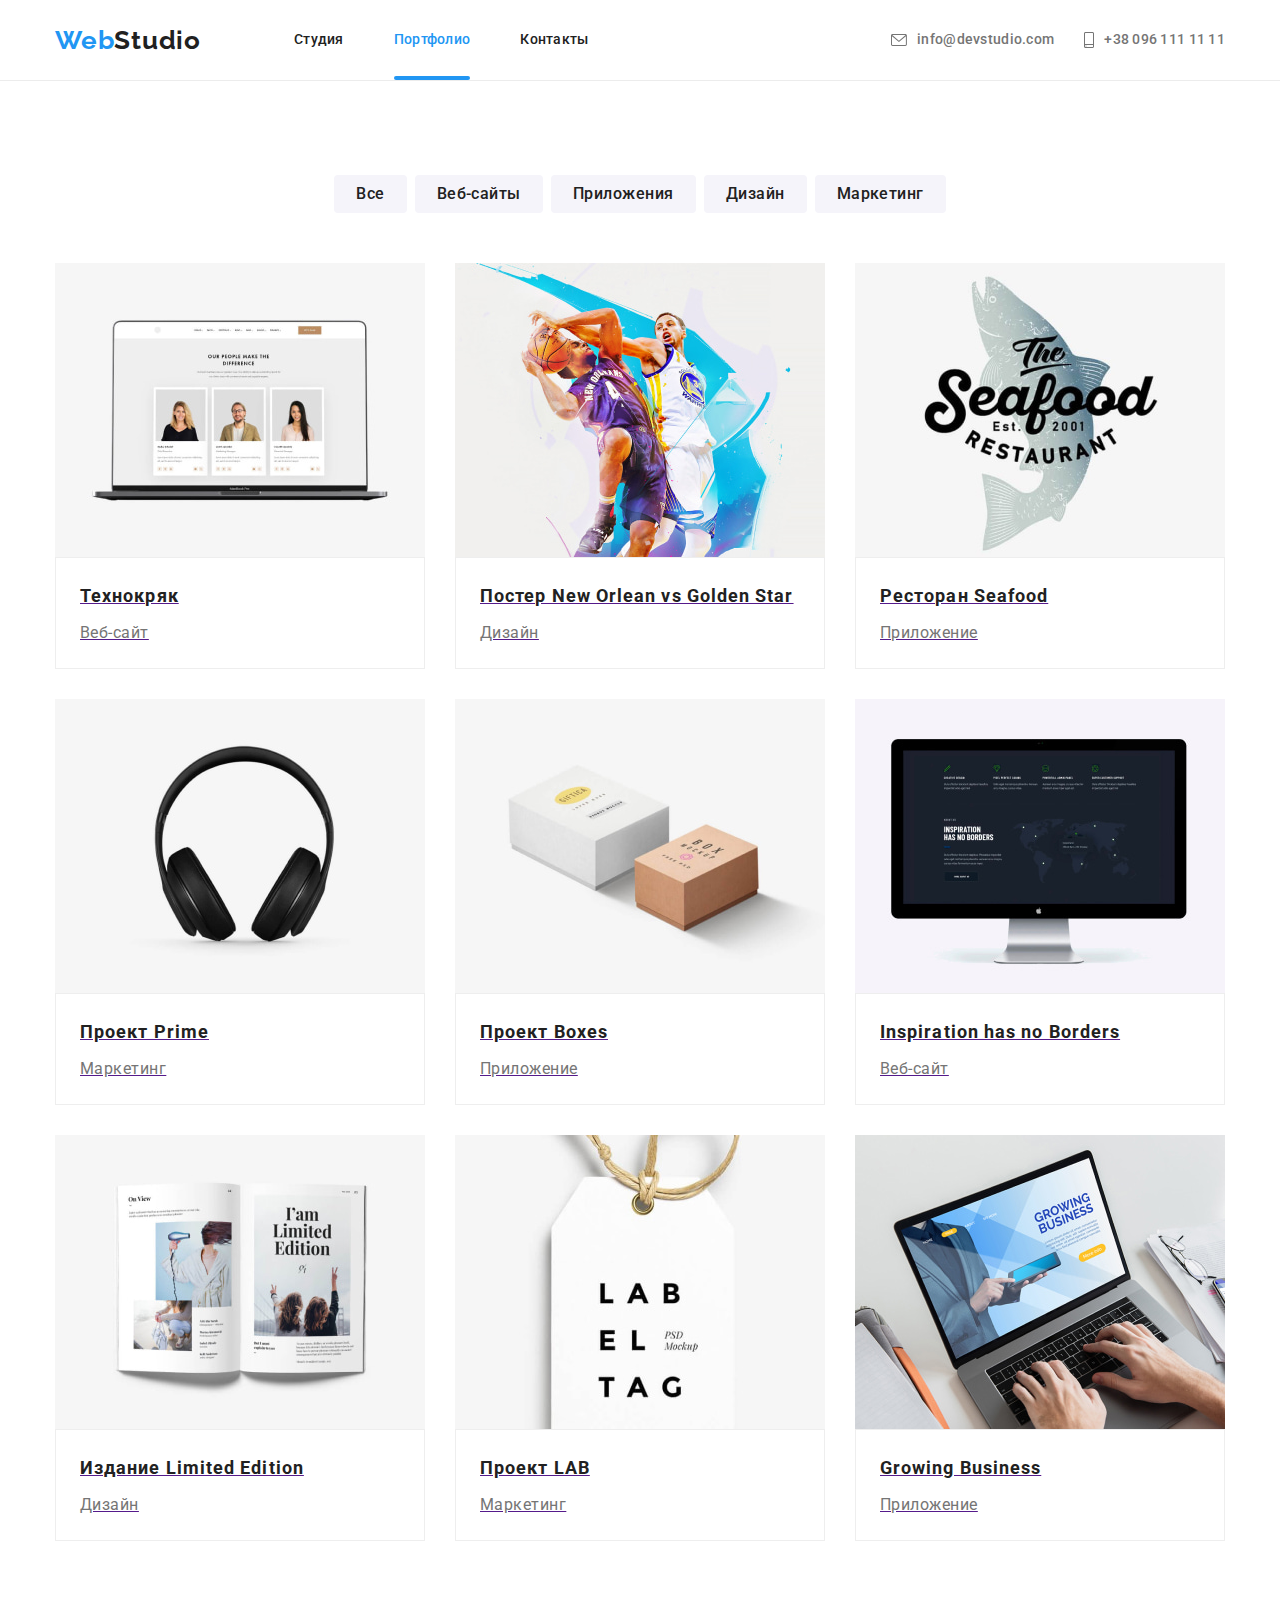
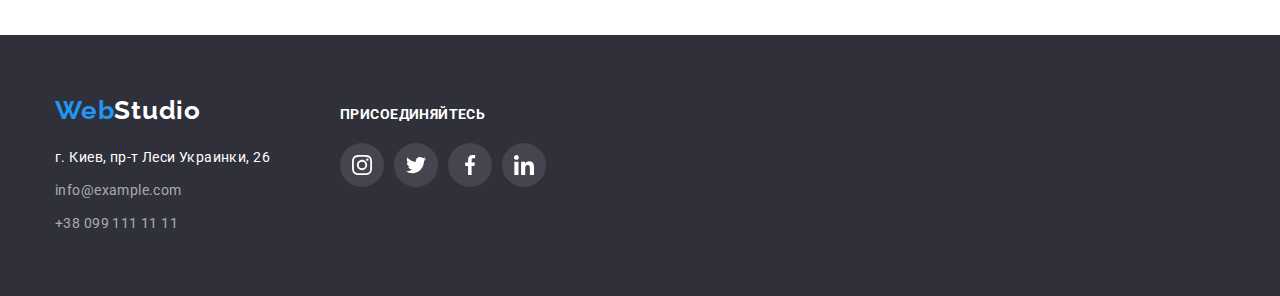
==== portfolio.html @ af5ff61d "Initial commit" ====
<!DOCTYPE html>
<html lang="ru">
<head>
    <meta charset="UTF-8">
    <meta http-equiv="X-UA-Compatible" content="IE=edge">
    <meta name="viewport" content="width=device-width, initial-scale=1.0">    
    <title>Portfolio</title>
    <link rel="preconnect" href="https://fonts.googleapis.com">
    <link rel="preconnect" href="https://fonts.gstatic.com" crossorigin>
    <link href="https://fonts.googleapis.com/css2?family=Raleway:wght@700&family=Roboto:wght@400;500;700;900&display=swap" rel="stylesheet">
    <link rel="stylesheet" href="https://cdnjs.cloudflare.com/ajax/libs/modern-normalize/1.1.0/modern-normalize.min.css">
    <link rel="stylesheet" href="./css/styles.css">
</head>

<body>    
    <!--HEADER  -->
    <header class="header">
        <div class="container">    
            <a class="logo-web-hdr" href="">Web<span class="logo-studio-hdr">Studio</span></a>    
            <nav class="hdr-nav">
                <ul class="hdr-nav-list">
                    <li class="hdr-list-items">
                        <a class="hdr-nav-item" href="./index.html">Студия</a>
                    </li>
                    <li class="hdr-list-items">
                        <a class="hdr-nav-item current" href="./portfolio.html">Портфолио</a>
                    </li>
                    <li class="hdr-list-items">
                        <a class="hdr-nav-item" href="">Контакты</a>
                    </li>
                </ul>
            </nav>
    
            <div class="hdr-contact">
                <ul class="hdr-contact-list">
                    <li class="hdr-contact-item">
                        <a class="hdr-item-link" href="mailto:info@devstudio.com">
                            <svg class="hdr-icon" width="16" height="12">
                                <use href="./images/icons.svg/header/assy.svg#icon-envelope"></use>
                            </svg>
                            info@devstudio.com
                        </a>
                    </li>
                    <li class="hdr-contact-item">
                        <a class="hdr-item-link" href="tel:+380961111111">
                            <svg class="hdr-icon" width="10" height="16">
                                <use href="./images/icons.svg/header/assy.svg#icon-smartphone"></use>
                            </svg>
                            +38 096 111 11 11
                        </a>
                    </li>
                </ul>
            </div>
        </div>
    </header>
    
    <main>
        <!-- главная секция -->
        <section class="portfolio section">
            <div class="container">
                <h1 class="portfolio-title visually-hidden">Портфолио</h1>
                <ul class="portfolio-buttons-list">
                    <li 
                    class="prtfl-list-botton"><button class="prtfl-button-item" type="button">Все</button>
                    </li>
                    <li 
                    class="prtfl-list-botton"><button class="prtfl-button-item" type="button">Веб-сайты</button>
                    </li>
                    <li 
                    class="prtfl-list-botton"><button class="prtfl-button-item" type="button">Приложения</button>
                    </li>
                    <li 
                    class="prtfl-list-botton"><button class="prtfl-button-item" type="button">Дизайн</button>
                    </li>
                    <li 
                    class="prtfl-list-botton"><button class="prtfl-button-item" type="button">Маркетинг</button>
                    </li>
                </ul>
                <ul class="portfolio-list">                    
                    <li class="portfolio-items">
                        <a class="prtfl-item-link" href="">
                            <div class="prtfl-img-overlay">
                                <img class="prtfl-item-img" src="./images/portfolio/Технокряк.jpg" alt="Технокряк" width="370" height="294">
                                <p class="prtfl-overlay">Ресурс предлагает комплексные предложения с разным уровнем функционала и сервисов. Все это позволит посетителю получить
                            исчерпывающие сведения о компании или частном лице.</p>
                            </div>
                            <div class="prtfl-subitem">
                                <h2 class="prtfl-item-title">Технокряк</h2>
                                <p class="prtfl-item-text">Веб-сайт</p>
                            </div> 
                        </a>
                    </li>
                    <li class="portfolio-items">
                        <a class="prtfl-item-link" href="">
                            <div class="prtfl-img-overlay">
                                <img class="prtfl-item-img" src="./images/portfolio/Постер-New-Orlean-vs-Golden-Star.jpg" alt="New-Orlean-vs-Golden-Star" width="370" height="294">
                                <p class="prtfl-overlay">Ресурс предлагает комплексные предложения с разным уровнем функционала и сервисов. Все это позволит посетителю получить
                                исчерпывающие сведения о компании или частном лице.</p>
                            </div>
                            <div class="prtfl-subitem">
                                <h2 class="prtfl-item-title">Постер New Orlean vs Golden Star</h2>
                                <p class="prtfl-item-text">Дизайн</p>
                            </div>
                        </a>    
                    </li>
                    <li class="portfolio-items">
                        <a class="prtfl-item-link" href="">
                            <div class="prtfl-img-overlay">
                                <img class="prtfl-item-img" src="./images/portfolio/Ресторан-Seafood.jpg" alt="Ресторан-Seafood" width="370" height="294">
                                <p class="prtfl-overlay">Ресурс предлагает комплексные предложения с разным уровнем функционала и сервисов. Все это позволит посетителю получить
                                исчерпывающие сведения о компании или частном лице.</p>
                            </div>
                            <div class="prtfl-subitem">
                                <h2 class="prtfl-item-title">Ресторан Seafood</h2>
                                <p class="prtfl-item-text">Приложение</p>
                            </div>
                        </a>
                    </li>
                    <li class="portfolio-items">
                        <a class="prtfl-item-link" href="">
                            <div class="prtfl-img-overlay">
                                <img class="prtfl-item-img" src="./images/portfolio/Проект-Prime.jpg" alt="Проект-Prime" width="370" height="294">
                                <p class="prtfl-overlay">Ресурс предлагает комплексные предложения с разным уровнем функционала и сервисов. Все это позволит посетителю получить
                                исчерпывающие сведения о компании или частном лице.</p>
                            </div>
                            <div class="prtfl-subitem">
                                <h2 class="prtfl-item-title">Проект Prime</h2>
                                <p class="prtfl-item-text">Маркетинг</p>
                            </div>
                        </a>
                    </li>
                    <li class="portfolio-items">
                        <a class="prtfl-item-link" href="">
                            <div class="prtfl-img-overlay">
                                <img class="prtfl-item-img" src="./images/portfolio/Проект-Boxes.jpg" alt="Проект-Boxes" width="370" height="294">
                                <p class="prtfl-overlay">Ресурс предлагает комплексные предложения с разным уровнем функционала и сервисов. Все это позволит посетителю получить
                                исчерпывающие сведения о компании или частном лице.</p>
                            </div>
                            <div class="prtfl-subitem">
                                <h2 class="prtfl-item-title">Проект Boxes</h2>
                                <p class="prtfl-item-text">Приложение</p>
                            </div>
                        </a>
                    </li>
                    <li class="portfolio-items">
                        <a class="prtfl-item-link" href="">
                            <div class="prtfl-img-overlay">
                                <img class="prtfl-item-img" src="./images/portfolio/Inspiration-has-no-Borders.jpg" alt="Inspiration-has-no-Borders" width="370" height="294">
                                <p class="prtfl-overlay" >Ресурс предлагает комплексные предложения с разным уровнем функционала и сервисов. Все это позволит посетителю получить
                                исчерпывающие сведения о компании или частном лице.</p>
                            </div>
                            <div class="prtfl-subitem">
                                <h2 class="prtfl-item-title">Inspiration has no Borders</h2>
                                <p class="prtfl-item-text">Веб-сайт</p>
                            </div>
                        </a>
                    </li>
                    <li class="portfolio-items">
                        <a class="prtfl-item-link" href="">
                            <div class="prtfl-img-overlay">
                                <img class="prtfl-item-img" src="./images/portfolio/Издание-Limited-Edition.jpg" alt="Издание-Limited-Edition" width="370" height="294">
                                <p class="prtfl-overlay">Ресурс предлагает комплексные предложения с разным уровнем функционала и сервисов. Все это позволит посетителю получить
                                исчерпывающие сведения о компании или частном лице.</p>
                            </div>
                            <div class="prtfl-subitem">
                                <h2 class="prtfl-item-title">Издание Limited Edition</h2>
                                <p class="prtfl-item-text">Дизайн</p>
                            </div>
                        </a>
                    </li>
                    <li class="portfolio-items">
                        <a class="prtfl-item-link" href="">
                            <div class="prtfl-img-overlay">
                                <img class="prtfl-item-img" src="./images/portfolio/Проект-LAB.jpg" alt="Проект-LAB" width="370" height="294">
                                <p class="prtfl-overlay">Ресурс предлагает комплексные предложения с разным уровнем функционала и сервисов. Все это позволит посетителю получить
                                исчерпывающие сведения о компании или частном лице.</p>
                            </div>
                            <div class="prtfl-subitem">
                                <h2 class="prtfl-item-title">Проект LAB</h2>
                                <p class="prtfl-item-text">Маркетинг</p>
                            </div>
                        </a>
                    </li>
                    <li class="portfolio-items">
                        <a class="prtfl-item-link" href="">
                            <div class="prtfl-img-overlay">
                                <img class="prtfl-item-img" src="./images/portfolio/Growing-Business.jpg" alt="Growing-Business" width="370" height="294">
                                <p class="prtfl-overlay">Ресурс предлагает комплексные предложения с разным уровнем функционала и сервисов. Все это позволит посетителю получить
                                исчерпывающие сведения о компании или частном лице.</p>
                            </div>
                            <div class="prtfl-subitem">
                                <h2 class="prtfl-item-title">Growing Business</h2>
                                <p class="prtfl-item-text">Приложение</p>
                            </div>
                        </a>
                    </li>
                </ul>
            </div>    
        </section>   
    </main>

    <!-- FOOTER -->
    <footer class="footer">
        <div class="container">
            <address class="footer-address">
                <a class="logo-web-ftr" href="">Web<span class="logo-studio-ftr">Studio</span></a>
                <ul class="ftr-address-links">
                    <li class="ftr-address-item">
                        <a class="ftr-item-map" href="https://goo.gl/maps/c1n4icCPhH8XGdS66" target="_blank"
                            rel="noreferrer   noopener">г. Киев, пр-т Леси Украинки, 26</a>
                    </li>
                    <li class="ftr-address-item">
                        <a class="ftr-item-contact" href="maito:info@example.com">info@example.com</a>
                    </li>
                    <li class="ftr-address-item">
                        <a class="ftr-item-contact" href="tel:+380991111111">+38 099 111 11 11</a>
                    </li>
                </ul>
            </address>
            <div class="footer-join">
                <h3 class="ftr-join-title">присоединяйтесь</h3>
                <ul class="ftr-join-list">
                    <li class="ftr-list-item">
                        <a class="ftr-item-link" href="">
                            <svg class="ftr-link-icon" width="20" height="20">
                                <use href="./images/icons.svg/social-links/assy.svg#icon-instagram"></use>
                            </svg>
                        </a>
                    </li>
                    <li class="ftr-list-item">
                        <a class="ftr-item-link" href="">
                            <svg class="ftr-link-icon" width="20" height="20">
                                <use href="./images/icons.svg/social-links/assy.svg#icon-twitter"></use>
                            </svg>
                        </a>
                    </li>
                    <li class="ftr-list-item">
                        <a class="ftr-item-link" href="">
                            <svg class="ftr-link-icon" width="20" height="20">
                                <use href="./images/icons.svg/social-links/assy.svg#icon-facebook"></use>
                            </svg>
                        </a>
                    </li>
                    <li class="ftr-list-item">
                        <a class="ftr-item-link" href="">
                            <svg class="ftr-link-icon" width="20" height="20">
                                <use href="./images/icons.svg/social-links/assy.svg#icon-linkedin"></use>
                            </svg>
                        </a>
                    </li>
                </ul>
            </div>
        </div>
    </footer>
</body>
</html>
---- css/styles.css ----
:root {
  --main-background-color: #e5e5e5;
  --main-black-color: #212121;
  --main-white-color: #ffffff;
  --text-color: #757575;
  --logo-hover-color: #2196f3;
  --transition-origin: 250ms cubic-bezier(0.4, 0, 0.2, 1);
}

body {
  font-family: Roboto, sans-serif;
}
h1,
h2,
h3,
h4,
h5,
h6,
p,
ul {
  margin-top: 0;
  margin-bottom: 0;
  padding-left: 0;
}
img {
  display: block;
  max-width: 100%;
  height: auto;
}
.container {
  width: 1200px;
  padding-left: 15px;
  padding-right: 15px;
  margin-left: auto;
  margin-right: auto;
}
.section {
  padding: 94px 0;
}
.visually-hidden {
  position: absolute;
  clip: rect(0 0 0 0);
  width: 1px;
  height: 1px;
  margin: -1px;
}

/* HEADER */
.header {
  border-bottom: 1px solid #ececec;
}
.header .container {
  display: flex;
  align-items: center;  
}

/* логотип */

.logo-web-hdr {
  display: block;
  margin-right: 93px;
  padding: 24px 0;
}
.logo-web-hdr,
.logo-studio-hdr {
  font-family: Raleway, sans-serif;
  font-weight: 700;
  font-size: 26px;
  line-height: 1.19;
  letter-spacing: 0.03em;
  color: var(--logo-hover-color);
  text-decoration: none;
}
.logo-studio-hdr {
  color: var(--main-black-color);
}
.logo-studio-ftr {
  color: var(--main-white-color);
}
/* навигация */

.hdr-nav-list {
  display: flex;
  align-items: center;
  list-style: none;
}
.hdr-list-items {
  position: relative;
  margin-right: 50px;
}
.hdr-list-items:last-child {
  margin-right: 0;
}
/* можно сделать одну запись, вместо двух, которые сверху:
.nav-list .items:not(:last-child) {
  margin-right: 50px;
}*/
.hdr-nav-item {
  display: block;
  padding: 32px 0;

  transition: color var(--transition-origin);

  font-weight: 500;
  font-size: 14px;
  line-height: 1.14;
  letter-spacing: 0.02em;
  color: var(--main-black-color);
  text-decoration: none;
}

.hdr-nav-item:hover,
.hdr-nav-item:focus {
  color: var(--logo-hover-color);
}
.current {
  color: var(--logo-hover-color);
}
.current::after {
  content: '';
  display: block;
  position: absolute;
  bottom: 0;
  left: 0;
  width: 100%;
  height: 4px;
  border-radius: 2px;
  background-color: var(--logo-hover-color);
}
/* контакты */

.hdr-contact {
  margin-left: auto;
}
.hdr-contact-list {
  display: flex;
  align-items: center;
  list-style: none;
}
.hdr-contact-item:not(:last-child) {
  margin-right: 30px;
}
.hdr-item-link {
  display: flex;
  align-items: center;
  padding: 32px 0;

  font-weight: 500;
  font-size: 14px;
  line-height: 1.14;
  letter-spacing: 0.02em;
  color: var(--text-color);
  text-decoration: none;

  transition: color var(--transition-origin);
}
.hdr-item-link:hover,
.hdr-item-link:focus {
  color: var(--logo-hover-color);
}
.hdr-icon {
  margin-right: 10px;
  fill: currentColor;
}

/* MAIN */

/*страница СТУДИЯ */

/* секция HERO */

.hero {
  max-width: 1600px;
  margin-left: auto;
  margin-right: auto;
  padding-top: 200px;
  padding-bottom: 200px;
  text-align: center;

  background-color: #c4c4c4;
  background-image: linear-gradient(to bottom, rgba(47, 48, 58, 0.4), rgba(47, 48, 58, 0.4)),
    url(../images/hero/img.jpg);
  background-position: center;
  background-size: cover;
  background-repeat: no-repeat;
}

.hero-title {
  margin-bottom: 30px;

  font-weight: 900;
  font-size: 44px;
  line-height: 1.36;
  text-align: center;
  letter-spacing: 0.06em;
  text-transform: uppercase;
  color: var(--main-white-color);
}
.hero-button {
  padding: 10px 32px;
  min-width: 200px;

  font-weight: 700;
  font-size: 16px;
  line-height: 1.87;
  letter-spacing: 0.06em;
  background-color: var(--logo-hover-color);
  color: var(--main-white-color);
  cursor: pointer;
  border-radius: 4px;
}

/* секция Наши Преимущества */

.best-list {
  display: flex;
  justify-content: center;

  list-style: none;
}
.best-list-item {
  width: 270px;
}
.best-list-item:not(:last-child) {
  margin-right: 30px;
}
.best-item-icon {
  display: flex;
  justify-content: center;
  align-items: center;
  margin-bottom: 30px;
  width: 270px;
  height: 120px;

  background-color: #f5f4fa;
  border-radius: 4px;
}
.best-icon {
  display: block;
}

.best-item-title {
  margin-bottom: 10px;

  font-weight: 700;
  font-size: 14px;
  line-height: 1.14;
  letter-spacing: 0.03em;
  text-transform: uppercase;
  color: var(--main-black-color);
}
.best-item-text {
  font-weight: 400;
  font-size: 14px;
  line-height: 1.71;
  letter-spacing: 0.03em;
  color: var(--text-color);
}
/* секция Чем Мы Занимаемся */

.services {
  padding-top: 0;
}
.sevices-title,
.team-title {
  margin-bottom: 50px;

  font-weight: 700;
  font-size: 36px;
  line-height: 1.17;
  text-align: center;
  letter-spacing: 0.03em;
  color: var(--main-black-color);
}
.services-list {
  display: flex;

  list-style: none;
}
.srvcs-list-item:not(:last-child) {
  margin-right: 30px;
}
.srvcs-list-subitem {
  position: relative;
}
.srvcs-subitem-title {
  display: flex;
  justify-content: center;
  align-items: center;
  position: absolute;
  bottom: 0;
  left: 0;
  width: 100%;
  height: 70px;  
  background-color: rgba(47, 48, 58, 0.8);

  font-weight: 700;
  font-size: 14px;
  line-height: 1.14; 
  letter-spacing: 0.03em;
  text-transform: uppercase;
  color: var(--main-white-color);
}

/* секция Наша Команда */

.team {
  background-color: #f5f4fa;
}
.team-list {
  display: flex;

  list-style: none;
}
.team-list-item {
  background: var(--main-white-color);
  box-shadow: 0px 1px 3px rgba(0, 0, 0, 0.12), 0px 1px 1px rgba(0, 0, 0, 0.14),
    0px 2px 1px rgba(0, 0, 0, 0.2);
  border-radius: 0px 0px 4px 4px;
}
.team-list-item:not(:last-child) {
  margin-right: 30px;
}
.team-subitem {
  padding-top: 30px;
  padding-bottom: 30px;
}
.team-item-title {
  margin-bottom: 10px;
  font-weight: 500;
  font-size: 16px;
  line-height: 1.19;
  text-align: center;
  letter-spacing: 0.03em;
  color: var(--main-black-color);
}

.team-item-text {
  font-weight: 400;
  font-size: 16px;
  line-height: 1.19;
  text-align: center;
  letter-spacing: 0.03em;
  color: var(--text-color);
}
.team-list-icon {
  display: flex;
  list-style: none;
  align-items: center;
  justify-content: center;
  margin-top: 16px;
}
.team-item-icon:not(:last-child) {
  margin-right: 10px;
}
.team-social-links {
  display: flex;
  justify-content: center;
  align-items: center;
  background-color: var(--main-white-color);
  border-radius: 50%;
  width: 44px;
  height: 44px;
  
  transition: background-color var(--transition-origin)
}
.team-social-links:hover,
.team-social-links:focus {
  background-color: var(--logo-hover-color);
}
.team-link-icon {
  fill: #afb1b8;
  transition: fill var(--transition-origin);
}
.team-social-links:hover .team-link-icon,
.team-social-links:focus .team-link-icon {
  fill: var(--main-white-color);
}

/* секция Постоянные клиенты */

.customer-title {
  font-weight: 700;
  font-size: 36px;
  line-height: 1.17;
  text-align: center;
  letter-spacing: 0.03em;

  color: var(--main-black-color);
}
.customer-list {
  display: flex;
  align-items: center;
  justify-content: center;
  margin-top: 50px;
  list-style: none;
}
.customer-list-item:not(:last-child) {
  margin-right: 30px;
}

.customer-item-link {
  display: flex;
  align-items: center;
  justify-content: center;

  width: 170px;
  height: 92px;
  border: 1px solid #afb1b8;
  box-sizing: border-box;
  border-radius: 4px;

  transition: border var(--transition-origin);
}
.customer-item-link:hover,
.customer-item-link:focus {
  border: 1px solid var(--logo-hover-color);
}
.customer-link-icon {
  fill: #afb1b8;

  transition: fill var(--transition-origin);
}
.customer-item-link:hover .customer-link-icon,
.customer-item-link:focus .customer-link-icon {
  fill: var(--logo-hover-color);
}

/* страница ПОРТФОЛИО */

/* кнопки */

.portfolio-buttons-list {
  display: flex;
  justify-content: center;
  align-items: center;
  margin-bottom: 50px;

  list-style: none;
}
.prtfl-list-botton:not(:last-child) {
  margin-right: 8px;
}
.prtfl-button-item {
  padding: 6px 22px;
  text-align: center;
  border: 0;
  border-radius: 4px;

  font-family: inherit;
  font-weight: 500;
  font-size: 16px;
  line-height: 1.63;
  letter-spacing: 0.03em;
  background-color: #f5f4fa;
  color: var(--main-black-color);
  cursor: pointer;

  transition: background-color var(--transition-origin), color var(--transition-origin),          box-shadow var(--transition-origin);
}
.prtfl-button-item:hover,
.prtfl-button-item:focus {
  background-color: var(--logo-hover-color);
  color: var(--main-white-color);
  box-shadow: 0px 3px 1px rgba(0, 0, 0, 0.1), 0px 1px 2px rgba(0, 0, 0, 0.08),
    0px 2px 2px rgba(0, 0, 0, 0.12);
}
/* список работ */

.portfolio-list {
  display: flex;
  flex-wrap: wrap;

  list-style: none;
}
.portfolio-items {
  margin-right: 30px;
  margin-bottom: 30px;
}
.portfolio-items:nth-child(3n) {
  margin-right: 0;
}
.portfolio-items:nth-last-child(-n + 3) {
  margin-bottom: 0;
}
.prtfl-item-link {
  display: block;

  transition: box-shadow var(--transition-origin);
}
.prtfl-item-link:hover,
.prtfl-item-link:focus {
  box-shadow: 0px 1px 1px rgba(0, 0, 0, 0.12), 0px 4px 4px rgba(0, 0, 0, 0.06),
    1px 4px 6px rgba(0, 0, 0, 0.16);
}
.prtfl-img-overlay {
  position: relative;
  overflow: hidden;
}
.prtfl-overlay {
  display: flex;
  justify-content: center;
  align-items: center;
  padding: 63px 24px;
  position: absolute;
  width: 100%;
  height: 100%;
  top: 0;
  left: 0;

  transform: translateY(100%);  
  transition: transform var(--transition-origin);

  background-color: rgba(33, 150, 243, 0.9);

  font-weight: 400;
  font-size: 18px;
  line-height: 1.56;  
  letter-spacing: 0.03em;  
  color: var(--main-white-color);
}
.prtfl-item-link:hover .prtfl-overlay,
.prtfl-item-link:focus .prtfl-overlay {
  transform: translateY(0);
}
.prtfl-subitem {
  padding: 20px 24px;
  border: 1px solid #eeeeee;
}
.prtfl-item-title {
  margin-bottom: 4px;

  font-weight: 700;
  font-size: 18px;
  line-height: 2;
  letter-spacing: 0.06em;
  color: var(--main-black-color);
}

.prtfl-item-text {
  font-weight: 400;
  font-size: 16px;
  line-height: 1.87;
  letter-spacing: 0.03em;
  color: var(--text-color);
}

/* FOOTER */

.footer {
  padding-top: 60px;
  padding-bottom: 60px;
  background-color: #2f303a;
}
.footer .container {
  display: flex;
  align-items: baseline;
}
.footer-address {
  margin-right: 70px;
}
/*  логотип */

.logo-web-ftr {
  display: inline-block;
  margin-bottom: 20px;
}
.logo-web-ftr,
.logo-studio-ftr {
  font-family: Raleway, sans-serif;
  font-style: normal;
  font-weight: 700;
  font-size: 26px;
  line-height: 1.19;
  letter-spacing: 0.03em;
  color: var(--logo-hover-color);
  text-decoration: none;
}
.logo-studio-ftr {
  color: var(--main-white-color);
}

/* адрес и контакты */

.ftr-address-links {
  list-style: none;
}
.ftr-address-item:not(:last-child) {
  margin-bottom: 9px;
}
.ftr-item-map,
.ftr-item-contact {
  font-style: normal;
  font-weight: 400;
  font-size: 14px;
  line-height: 1.71;
  letter-spacing: 0.03em;
  color: var(--main-white-color);
  text-decoration: none;
}
.ftr-item-contact {
  color: rgba(255, 255, 255, 0.6);

  transition: color var(--transition-origin);
}
.ftr-item-contact:hover,
.ftr-item-contact:focus {
  color: var(--logo-hover-color);
}

/* ПРИСОЕДИНЯЙТЕСЬ */

.ftr-join-title {
  margin-bottom: 20px;

  font-weight: 700;
  font-size: 14px;
  line-height: 1.14;
  letter-spacing: 0.03em;
  text-transform: uppercase;
  color: #ffffff;
}
.ftr-join-list {
  display: flex;
  list-style: none;
}
.ftr-list-item:not(:last-child) {
  margin-right: 10px;
}
.ftr-item-link {
  display: flex;
  justify-content: center;
  align-items: center;
  background-color: rgba(255, 255, 255, 0.1);
  border-radius: 50%;
  width: 44px;
  height: 44px;

  transition: background-color var(--transition-origin);
}
.ftr-item-link:hover,
.ftr-item-link:focus {
  background-color: var(--logo-hover-color);
}
.ftr-link-icon {
  fill: var(--main-white-color);
}

/* МОДАЛЬНОЕ ОКНО */
.backdrop {
  position: fixed;
  top: 0;
  left: 0;
  width: 100vw;
  height: 100vh;

  background-color: rgba(0, 0, 0, 0.2);
  opacity: 1;
  visibility: visible;
  pointer-events: initial;

  transition: opacity 250ms cubic-bezier(0.4, 0, 0.2, 1), visibility 250ms cubic-bezier(0.4, 0, 0.2, 1);
}
.backdrop.is-hidden {
  opacity: 0;
  visibility: hidden;
  pointer-events: none;
}
.modal-wrapper {
  position: absolute;
  top: 50%;
  left: 50%;
  width: 528px;
  height: 581px;
  transform: translate(-50%, -50%);

  background-color: var(--main-white-color);
  box-shadow: 0px 1px 3px rgba(0, 0, 0, 0.12),
  0px 1px 1px rgba(0, 0, 0, 0.14),
  0px 2px 1px rgba(0, 0, 0, 0.2);
  border-radius: 4px;
}
.modal-button {
  display: flex;
  align-items: center;
  justify-content: center;
  position: absolute;
  top: 8px;
  right: 8px;
  width: 30px;
  height: 30px;
  cursor: pointer;

  border-radius: 50%;  
  background-color: var(--main-white-color); 
  border: 1px solid rgba(0, 0, 0, 0.1);
}
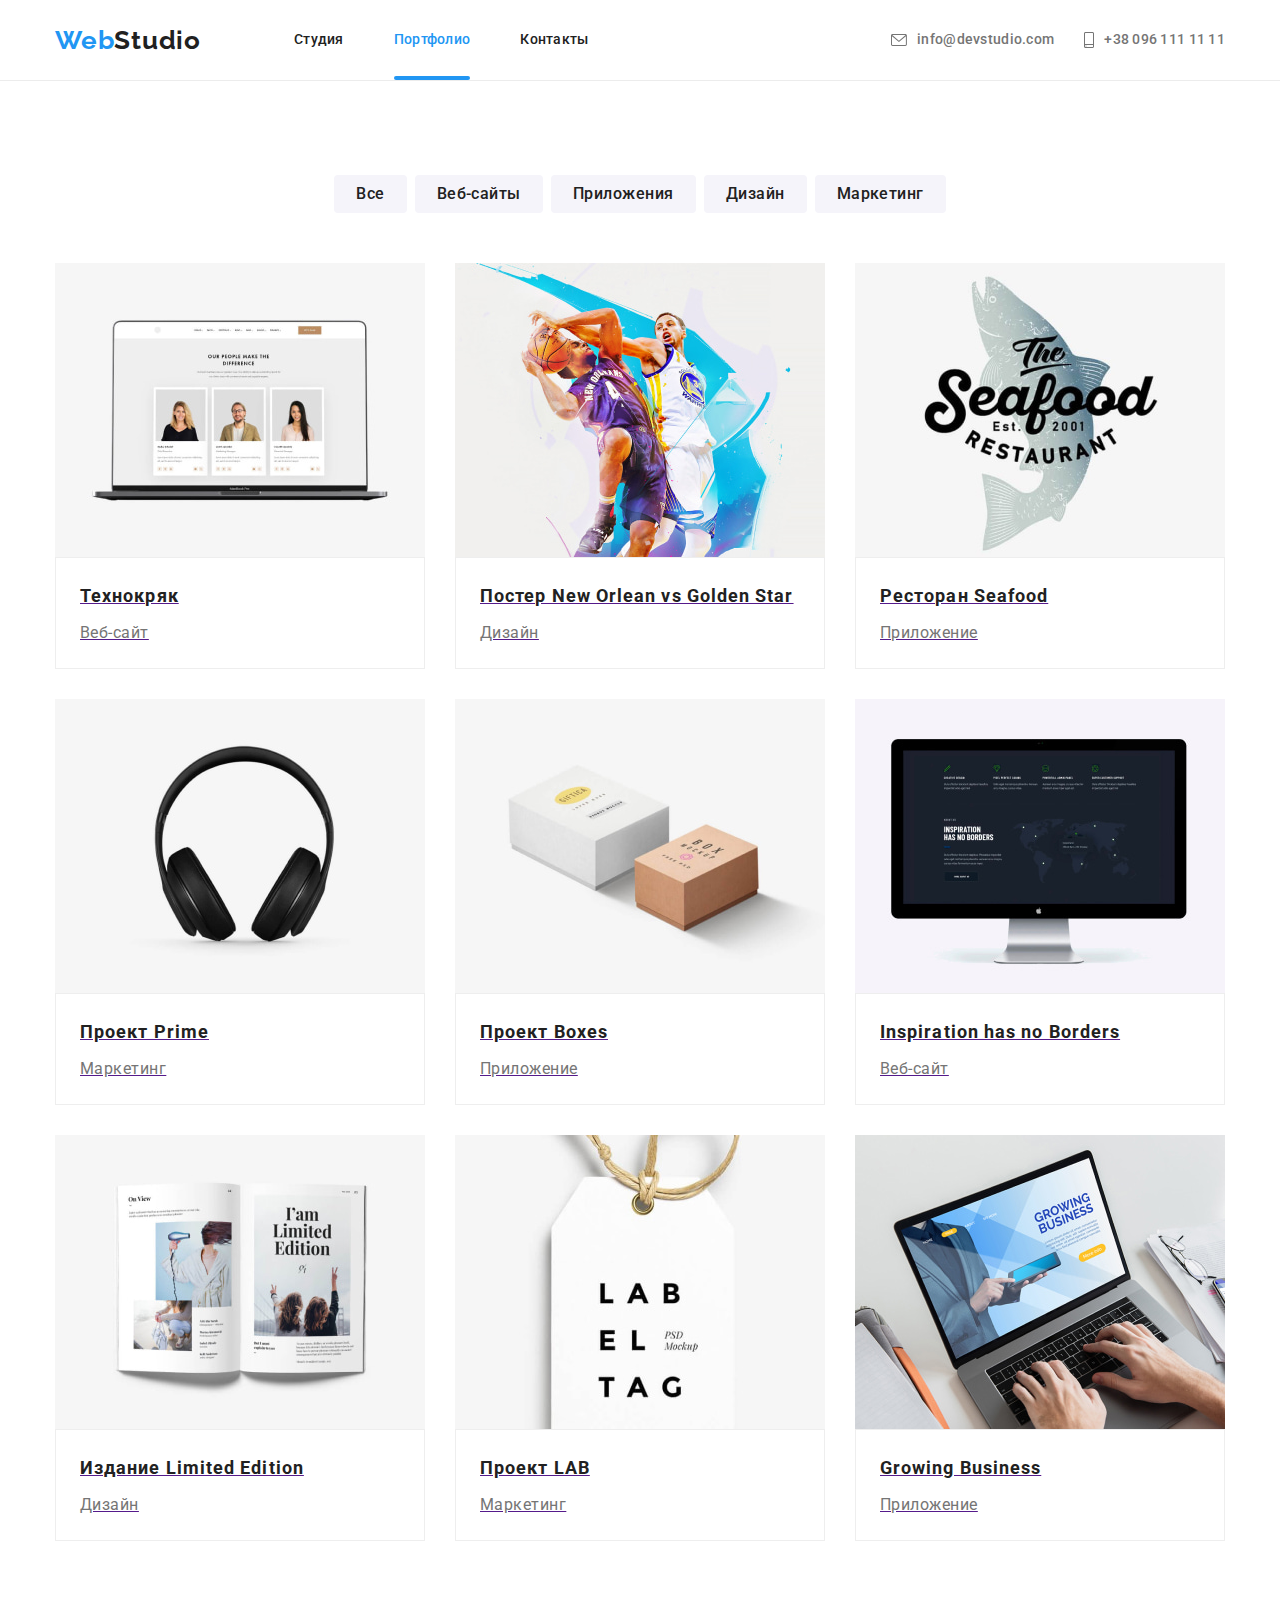
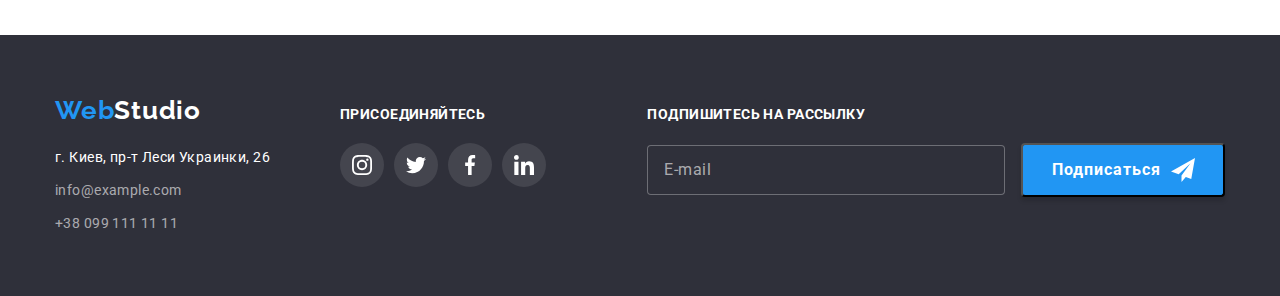
==== commit 6c2d85cb: "готово до перевірки." ====
--- a/portfolio.html
+++ b/portfolio.html
@@ -250,7 +250,19 @@
                     </li>
                 </ul>
             </div>
+            <div class="footer-subscride">
+                <h3 class="ftr-subscride-title">Подпишитесь на рассылку</h3>
+                <form class="ftr-form" autocomplete="off">
+                    <input class="ftr-form-input" type="email" name="email" placeholder="E-mail" />
+                    <button class="ftr-form-button" type="submit">Подписаться
+                        <svg class="ftr-button-icon" width="24" height="24">
+                            <use href="./images/icons.svg/modal-window/assy-icons.svg#icon-icon-send"></use>
+                        </svg>
+                    </button>
+                </form>
+            </div>
         </div>
+    
     </footer>
 </body>
 </html>--- a/css/styles.css
+++ b/css/styles.css
@@ -645,8 +645,65 @@
 .ftr-link-icon {
   fill: var(--main-white-color);
 }
+/* Подпишитесь на рассылку */
+
+.footer-subscride {
+  margin-left: auto;
+}
+.ftr-subscride-title {
+  margin-bottom: 20px;
+
+  font-weight: 700;
+  font-size: 14px;
+  line-height: 1.14;
+  letter-spacing: 0.03em;
+  text-transform: uppercase;
+  color: var(--main-white-color);
+}
+
+.ftr-form-input {
+  margin-right: 12px;
+  padding: 15px 16px;
+  width: 358px;
+
+  background-color: #2F303A;
+  color: var(--main-white-color);
+  border: 1px solid rgba(255, 255, 255, 0.3);
+  border-radius: 4px;
+}
+
+.ftr-form-input::placeholder {
+  font-weight: 400;
+  font-size: 16px;
+  line-height: 1.25;
+  letter-spacing: 0.03em;
+  color: rgba(255, 255, 255, 0.6);
+}
+
+.ftr-form-button {
+  padding: 10px 62px 10px 29px;
+  min-width: 200px;
+  position: relative;
+  cursor: pointer;
+
+  background-color: #2196F3;
+  box-shadow: 0px 4px 4px rgba(0, 0, 0, 0.15);
+  border-radius: 4px;
+
+  font-weight: 700;
+  font-size: 16px;
+  line-height: 1.88;
+  letter-spacing: 0.06em;
+  color: #FFFFFF;
+}
+.ftr-button-icon {
+  position: absolute;
+  top: 13px;
+  right: 28px;
+}
 
 /* МОДАЛЬНОЕ ОКНО */
+
 .backdrop {
   position: fixed;
   top: 0;
@@ -667,6 +724,7 @@
   pointer-events: none;
 }
 .modal-wrapper {
+  padding: 40px;
   position: absolute;
   top: 50%;
   left: 50%;
@@ -690,8 +748,139 @@
   width: 30px;
   height: 30px;
   cursor: pointer;
+  transition: fill var(--transition-origin);
 
   border-radius: 50%;  
   background-color: var(--main-white-color); 
   border: 1px solid rgba(0, 0, 0, 0.1);
 }
+.modal-button:hover {
+  fill: var(--logo-hover-color);
+}
+
+/* форма заполнения в модальном окне */
+
+.modal-form {
+  display: flex;
+  flex-direction: column;
+  align-items: center; 
+  width: 448px;  
+}
+.modal-thems {
+margin-bottom: 12px;
+
+font-weight: 700;
+font-size: 20px;
+line-height: 1.15;
+text-align: center;
+letter-spacing: 0.03em;
+color: #212121;
+}
+.modal-thems-item {
+  display: flex;
+  flex-direction: column;
+  margin-bottom: 10px;
+  width: 100%;
+  position: relative; 
+}
+.thems-item-label {
+  margin-bottom: 4px;  
+  
+  font-weight: 400;
+  font-size: 12px;
+  line-height: 1.16;  
+  letter-spacing: 0.01em;  
+  color: #757575;
+}
+.thems-item-input {
+  cursor: pointer;
+  padding: 11px 12px 11px 30px;
+  border: 1px solid rgba(33, 33, 33, 0.2);
+  border-radius: 4px;
+  transition: border-color var(--transition-origin);
+}
+.thems-item-input:focus-within {
+  border-color: var(--logo-hover-color);
+}
+.textarea {
+  margin-bottom: 20px;
+}
+.thems-item-comment { 
+  height: 120px;
+  resize: none;
+  padding: 12px 16px;
+  cursor: pointer;
+  border: 1px solid rgba(33, 33, 33, 0.2);
+  border-radius: 4px;
+  transition: border-color var(--transition-origin);
+}
+.thems-item-comment:focus-within {
+  border-color: var(--logo-hover-color);
+}
+.thems-item-comment::placeholder {
+  font-weight: 400;
+  font-size: 12px;
+  line-height: 1.16;
+  letter-spacing: 0.01em;  
+  color: rgba(117, 117, 117, 0.5)
+}
+.thems-item-icon {
+  position: absolute;
+  bottom: 11px;
+  left: 12px;
+  transition: fill var(--transition-origin);
+}
+.thems-item-input:focus-within + .thems-item-icon {
+  fill: var(--logo-hover-color);  
+}
+
+.checkbox {
+  margin-bottom: 30px;  
+  position: relative;
+}
+.modal-checkbox-lable {
+  display: flex;
+  justify-content: space-evenly;
+  align-items: center;
+  
+  font-weight: 400;
+  font-size: 14px;
+  line-height: 1.71;  
+  letter-spacing: 0.03em;  
+  color: #757575;
+}
+/* .modal-checkbox-input {
+  appearance: none;
+} */
+.modal-checkbox-icon {
+  position: absolute;  
+  left: 6px; 
+  opacity: 0;
+  visibility: hidden;
+  pointer-events: none;  
+}
+.modal-checkbox-input:checked + .modal-checkbox-icon {
+  background-color: var(--logo-hover-color);
+  opacity: 1;
+  visibility: visible;
+  pointer-events: initial;
+}
+.modal-checkbox-link {
+  color: var(--logo-hover-color);
+}
+.modal-thems-button {
+  min-width: 200px;
+  padding: 10px 55px;
+  cursor: pointer;
+
+  font-weight: 700;
+  font-size: 16px;
+  line-height: 1.88;
+  letter-spacing: 0.06em;  
+  color: #FFFFFF;
+
+  background-color: var(--logo-hover-color);
+  box-shadow: 0px 4px 4px rgba(0, 0, 0, 0.15);
+  border: none;
+  border-radius: 4px;
+}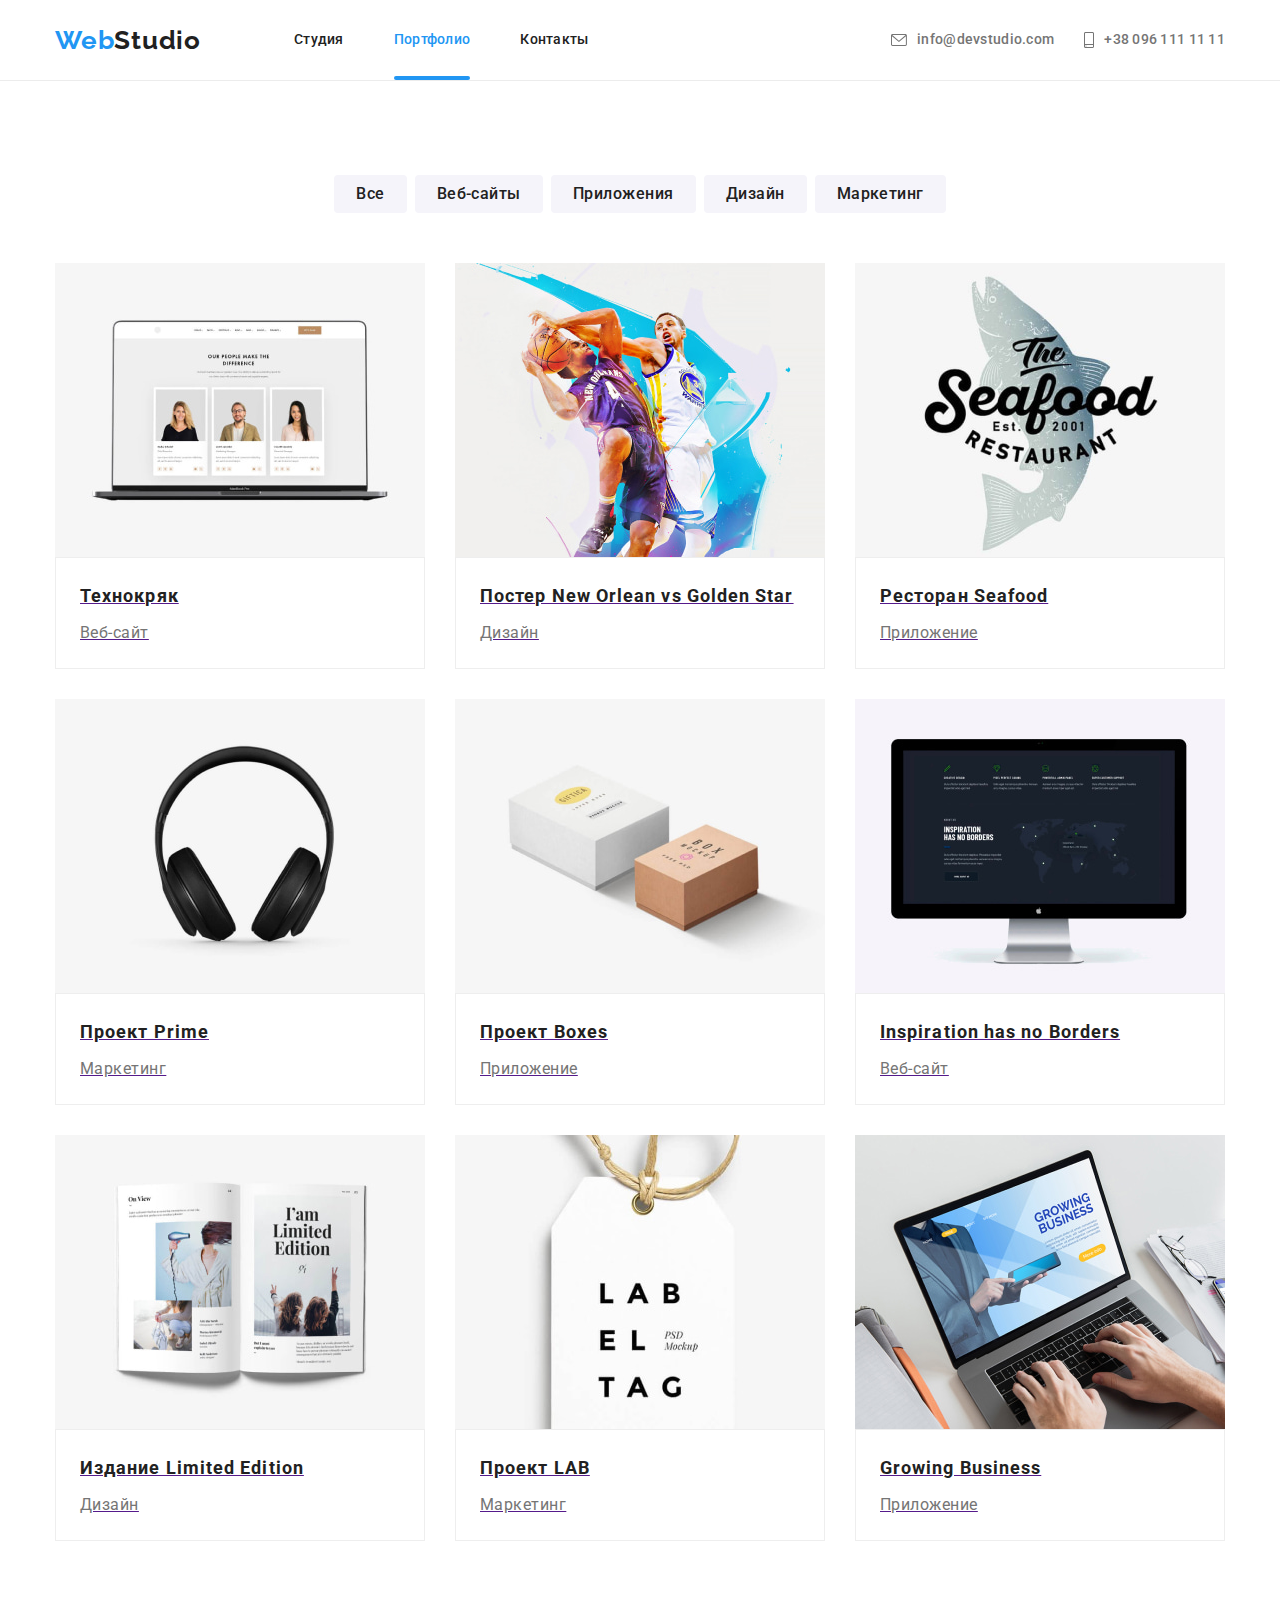
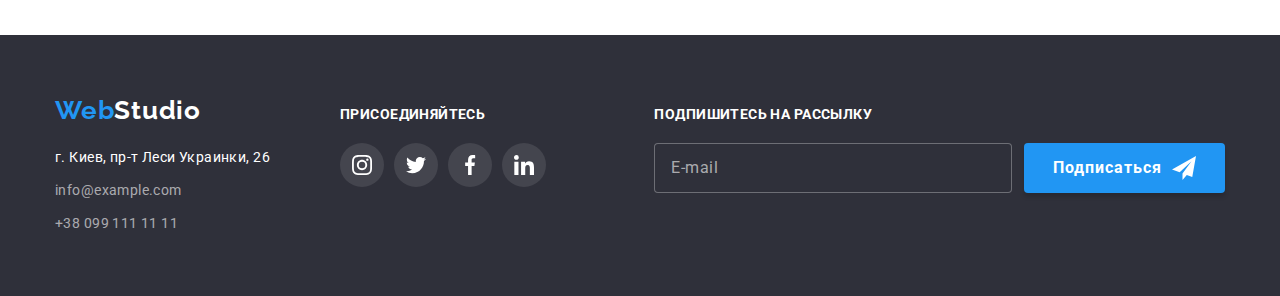
==== commit 83900c57: "hv-06 - ВИКОНАНА" ====
--- a/portfolio.html
+++ b/portfolio.html
@@ -202,21 +202,23 @@
     <!-- FOOTER -->
     <footer class="footer">
         <div class="container">
-            <address class="footer-address">
+            <div class="footer-logo-address">
                 <a class="logo-web-ftr" href="">Web<span class="logo-studio-ftr">Studio</span></a>
-                <ul class="ftr-address-links">
-                    <li class="ftr-address-item">
-                        <a class="ftr-item-map" href="https://goo.gl/maps/c1n4icCPhH8XGdS66" target="_blank"
-                            rel="noreferrer   noopener">г. Киев, пр-т Леси Украинки, 26</a>
-                    </li>
-                    <li class="ftr-address-item">
-                        <a class="ftr-item-contact" href="maito:info@example.com">info@example.com</a>
-                    </li>
-                    <li class="ftr-address-item">
-                        <a class="ftr-item-contact" href="tel:+380991111111">+38 099 111 11 11</a>
-                    </li>
-                </ul>
-            </address>
+                <address class="footer-address">
+                    <ul class="ftr-address-links">
+                        <li class="ftr-address-item">
+                            <a class="ftr-item-map" href="https://goo.gl/maps/c1n4icCPhH8XGdS66" target="_blank"
+                                rel="noreferrer   noopener">г. Киев, пр-т Леси Украинки, 26</a>
+                        </li>
+                        <li class="ftr-address-item">
+                            <a class="ftr-item-contact" href="maito:info@example.com">info@example.com</a>
+                        </li>
+                        <li class="ftr-address-item">
+                            <a class="ftr-item-contact" href="tel:+380991111111">+38 099 111 11 11</a>
+                        </li>
+                    </ul>
+                </address>
+            </div>
             <div class="footer-join">
                 <h3 class="ftr-join-title">присоединяйтесь</h3>
                 <ul class="ftr-join-list">
--- a/css/styles.css
+++ b/css/styles.css
@@ -199,6 +199,7 @@
 .hero-button {
   padding: 10px 32px;
   min-width: 200px;
+  border: transparent;
 
   font-weight: 700;
   font-size: 16px;
@@ -556,7 +557,7 @@
   display: flex;
   align-items: baseline;
 }
-.footer-address {
+.footer-logo-address {
   margin-right: 70px;
 }
 /*  логотип */
@@ -660,7 +661,9 @@
   text-transform: uppercase;
   color: var(--main-white-color);
 }
-
+.ftr-form {
+  display: flex;
+}
 .ftr-form-input {
   margin-right: 12px;
   padding: 15px 16px;
@@ -681,13 +684,16 @@
 }
 
 .ftr-form-button {
-  padding: 10px 62px 10px 29px;
-  min-width: 200px;
-  position: relative;
+  display: flex;
+  justify-content: center;
+  align-items: center;
+  padding: 10px 29px;
+  min-width: 200px; 
   cursor: pointer;
 
   background-color: #2196F3;
   box-shadow: 0px 4px 4px rgba(0, 0, 0, 0.15);
+  border: transparent;
   border-radius: 4px;
 
   font-weight: 700;
@@ -697,9 +703,7 @@
   color: #FFFFFF;
 }
 .ftr-button-icon {
-  position: absolute;
-  top: 13px;
-  right: 28px;
+  margin-left: 10px;
 }
 
 /* МОДАЛЬНОЕ ОКНО */
@@ -797,7 +801,12 @@
   padding: 11px 12px 11px 30px;
   border: 1px solid rgba(33, 33, 33, 0.2);
   border-radius: 4px;
+  outline: transparent;
   transition: border-color var(--transition-origin);
+}
+.thems-item-input:hover,
+.thems-item-input:focus {
+  border-color: var(--logo-hover-color);
 }
 .thems-item-input:focus-within {
   border-color: var(--logo-hover-color);
@@ -812,7 +821,12 @@
   cursor: pointer;
   border: 1px solid rgba(33, 33, 33, 0.2);
   border-radius: 4px;
+  outline: transparent;
   transition: border-color var(--transition-origin);
+}
+.thems-item-comment:hover,
+.thems-item-comment:focus {
+  border-color: var(--logo-hover-color);
 }
 .thems-item-comment:focus-within {
   border-color: var(--logo-hover-color);
@@ -830,18 +844,25 @@
   left: 12px;
   transition: fill var(--transition-origin);
 }
+.thems-item-input:hover + .thems-item-icon,
+.thems-item-input:focus + .thems-item-icon {
+  fill: var(--logo-hover-color);
+}
 .thems-item-input:focus-within + .thems-item-icon {
   fill: var(--logo-hover-color);  
 }
 
 .checkbox {
-  margin-bottom: 30px;  
-  position: relative;
+  margin-bottom: 30px;
+  flex-direction: row;  
+  justify-content: space-evenly;
+  align-items: center;  
 }
 .modal-checkbox-lable {
-  display: flex;
-  justify-content: space-evenly;
-  align-items: center;
+  display: flex;  
+  justify-content: center;
+  align-items: center;
+  cursor: pointer;
   
   font-weight: 400;
   font-size: 14px;
@@ -849,21 +870,22 @@
   letter-spacing: 0.03em;  
   color: #757575;
 }
-/* .modal-checkbox-input {
+.modal-checkbox-input {
   appearance: none;
-} */
-.modal-checkbox-icon {
-  position: absolute;  
-  left: 6px; 
-  opacity: 0;
-  visibility: hidden;
-  pointer-events: none;  
-}
-.modal-checkbox-input:checked + .modal-checkbox-icon {
-  background-color: var(--logo-hover-color);
-  opacity: 1;
-  visibility: visible;
-  pointer-events: initial;
+}
+.modal-checkbox-wrapper {
+  display: flex;
+  justify-content: center;
+  align-items: center;
+  margin-right: 8px;
+  width: 18px;
+  height: 18px;
+  border: 1px solid var(--main-black-color);
+  border-radius: 4px;
+}
+.modal-checkbox-input:checked + .modal-checkbox-wrapper {
+  background-color: var(--logo-hover-color); 
+  border: transparent;
 }
 .modal-checkbox-link {
   color: var(--logo-hover-color);
